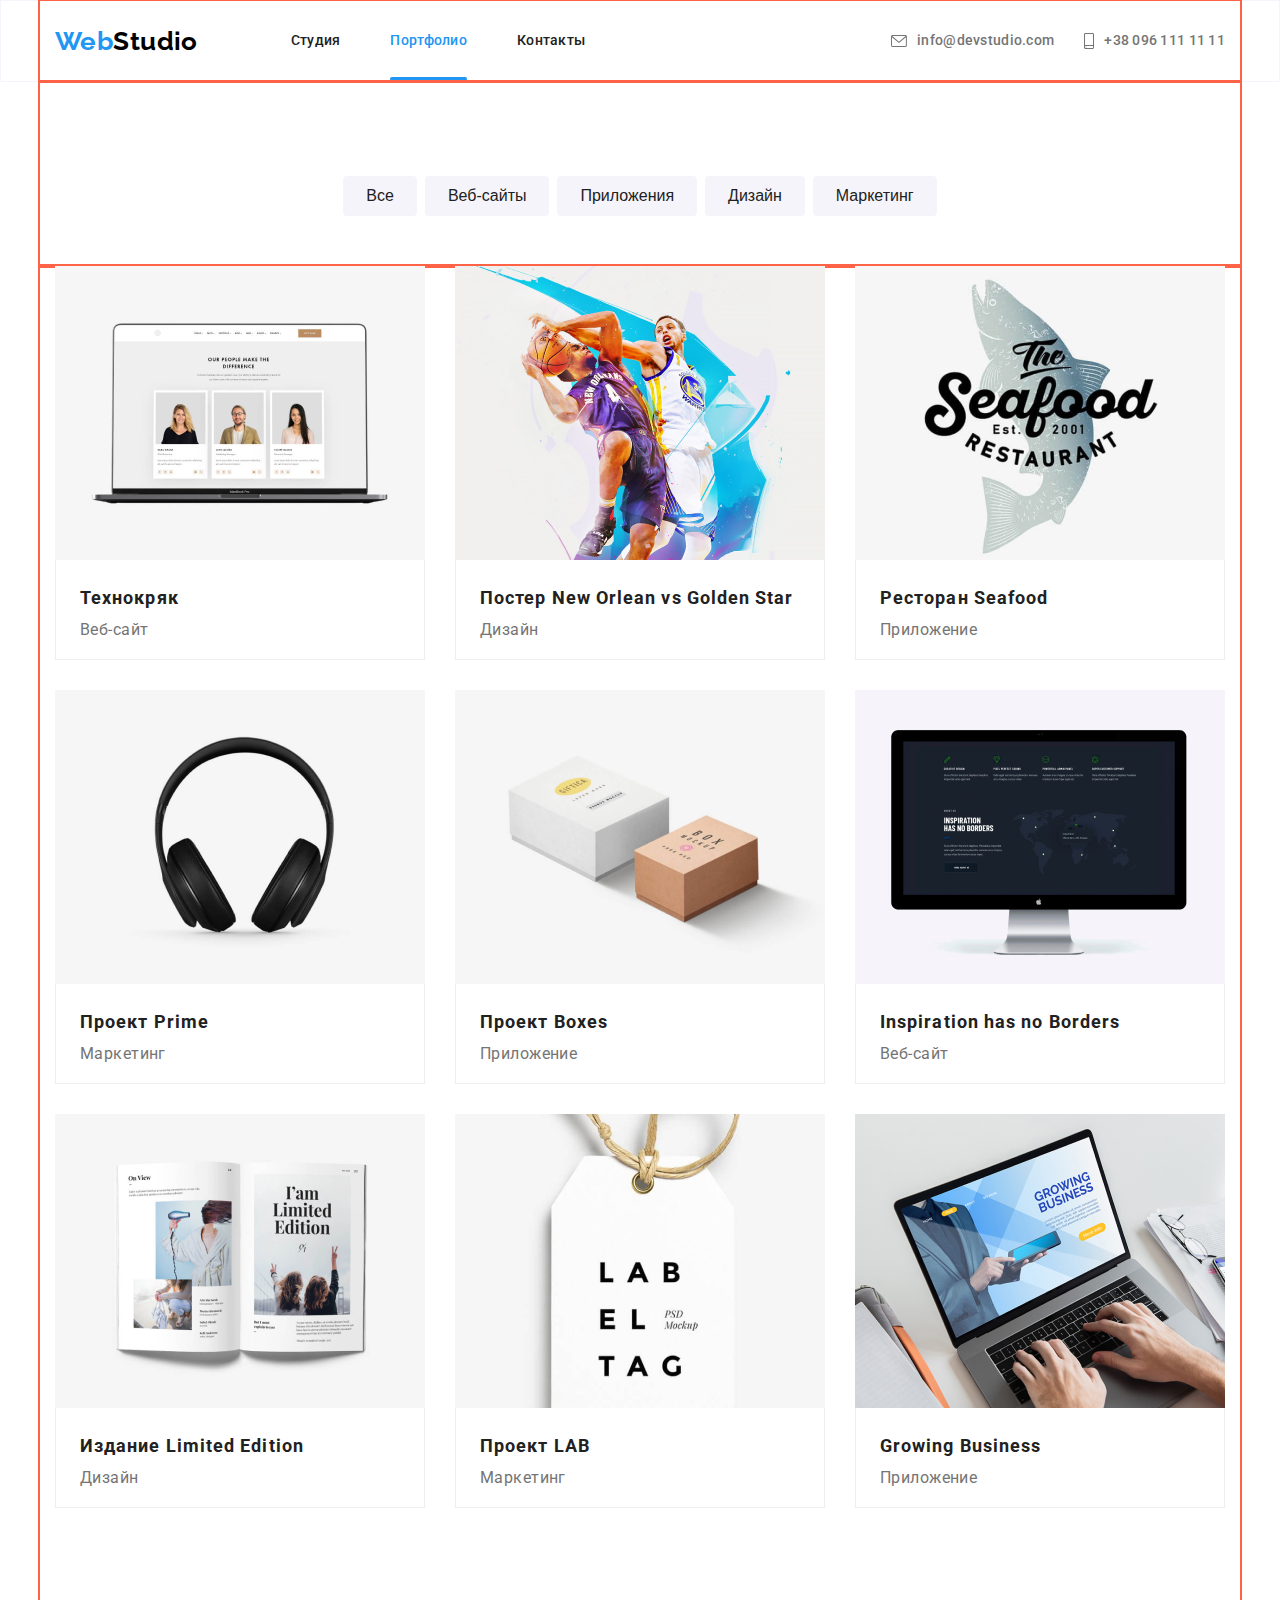
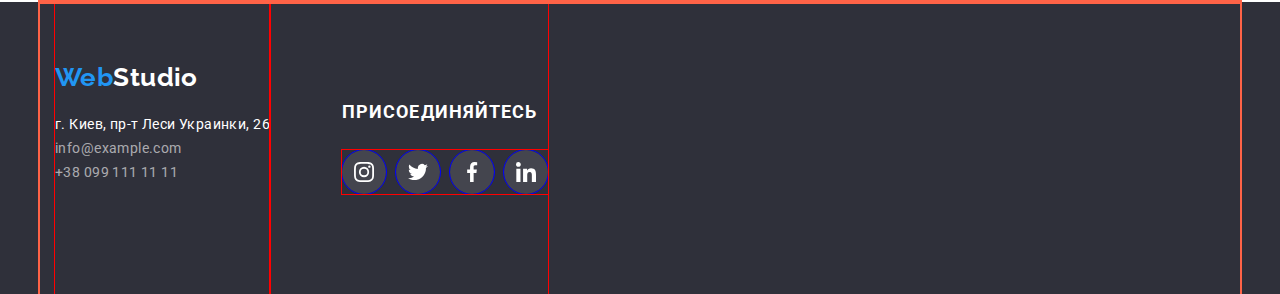
==== portfolio.html @ c82ac0f8 "Добавляет ДЗ 05" ====
<!DOCTYPE html>
<html lang="ru">
  <head>
    <meta charset="UTF-8" />
    <meta http-equiv="X-UA-Compatible" content="IE=edge" />
    <meta name="viewport" content="width=device-width, initial-scale=1.0" />
    <title>Document</title>

    <link rel="preconnect" href="https://fonts.googleapis.com" />
    <link rel="preconnect" href="https://fonts.gstatic.com" crossorigin />
    <link
      href="https://fonts.googleapis.com/css2?family=Edu+VIC+WA+NT+Beginner:wght@400;500;600&family=Raleway:wght@700&family=Roboto:wght@400;500;700;900&display=swap"
      rel="stylesheet"
    />

    <link rel="stylesheet" href="./css/common.css" />
    <link rel="stylesheet" href="./css/portfolio.css" />
  </head>
  <body>
    <h1 class="visually-hidden">Страница портфолио</h1>

    <!--Шапка сайта-->
    <header>
      <div class="container main-nav">
        <nav>
          <a href="./" class="logo"> <span>Web</span>Studio </a>

          <ul class="site-nav">
            <li class="item"><a href="./index.html">Студия</a></li>
            <li class="item">
              <a href="./portfolio.html" class="current">Портфолио</a>
            </li>
            <li class="item"><a href="">Контакты</a></li>
          </ul>
        </nav>

        <ul class="contacts">
          <li class="item" aria-label="Имейл">
            <svg class="icon-envelope" width="16" height="12">
              <use href="./images/icons.svg#icon-envelope"></use>
            </svg>
            <a href="mailto:info@devstudio.com">info@devstudio.com</a>
          </li>
          <li class="item" aria-label="Номер телефона">
            <svg class="icon-smartphone" width="10" height="16">
              <use href="./images/icons.svg#icon-smartphone"></use>
            </svg>
            <a href="tel:+380961111111">+38 096 111 11 11</a>
          </li>
        </ul>
      </div>
    </header>

    <main>
      <!--Навигационные кнопки-->
      <section class="button">
        <div class="container">
          <ul class="button-nav">
            <li><button type="button" class="nav">Все</button></li>
            <li><button type="button" class="nav">Веб-сайты</button></li>
            <li><button type="button" class="nav">Приложения</button></li>
            <li><button type="button" class="nav">Дизайн</button></li>
            <li><button type="button" class="nav">Маркетинг</button></li>
          </ul>
        </div>
      </section>

      <!--Перечень работ-->
      <section class="works">
        <div class="container">
          <h2 class="visually-hidden">Наши проекты</h2>
          <ul class="our-works">
            <li>
              <a>
                <div class="thumb">
                  <img
                    src="./portfolio_images/site1.jpg"
                    alt="Сайт Технокряк"
                    width="370"
                  />
                  <p class="description">
                    Ресурс предлагает комплексные предложения с разным уровнем
                    функционала и сервисов. Все это позволит посетителю получить
                    исчерпывающие сведения о компании или частном лице.
                  </p>
                </div>
                <div class="small-border">
                  <h3>Технокряк</h3>
                  <p class="text">Веб-сайт</p>
                </div>
              </a>
            </li>
            <li>
              <a>
                <div class="thumb">
                  <img
                    src="./portfolio_images/site2.jpg"
                    alt="Постер матча"
                    width="370"
                  />
                  <p class="description">
                    Ресурс предлагает комплексные предложения с разным уровнем
                    функционала и сервисов. Все это позволит посетителю получить
                    исчерпывающие сведения о компании или частном лице.
                  </p>
                </div>
                <div class="small-border">
                  <h3>Постер New Orlean vs Golden Star</h3>
                  <p class="text">Дизайн</p>
                </div>
              </a>
            </li>
            <li>
              <a>
                <div class="thumb">
                  <img
                    src="./portfolio_images/site3.jpg"
                    alt="Приложение ресторана"
                    width="370"
                  />
                  <p class="description">
                    Ресурс предлагает комплексные предложения с разным уровнем
                    функционала и сервисов. Все это позволит посетителю получить
                    исчерпывающие сведения о компании или частном лице.
                  </p>
                </div>
                <div class="small-border">
                  <h3>Ресторан Seafood</h3>
                  <p class="text">Приложение</p>
                </div>
              </a>
            </li>
            <li>
              <a>
                <div class="thumb">
                  <img
                    src="./portfolio_images/site4.jpg"
                    alt="Маркетинг проект"
                    width="370"
                  />
                  <p class="description">
                    Ресурс предлагает комплексные предложения с разным уровнем
                    функционала и сервисов. Все это позволит посетителю получить
                    исчерпывающие сведения о компании или частном лице.
                  </p>
                </div>
                <div class="small-border">
                  <h3>Проект Prime</h3>
                  <p class="text">Маркетинг</p>
                </div>
              </a>
            </li>
            <li>
              <a>
                <div class="thumb">
                  <img
                    src="./portfolio_images/site5.jpg"
                    alt="Приложение для проекта"
                    width="370"
                  />
                  <p class="description">
                    Ресурс предлагает комплексные предложения с разным уровнем
                    функционала и сервисов. Все это позволит посетителю получить
                    исчерпывающие сведения о компании или частном лице.
                  </p>
                </div>
                <div class="small-border">
                  <h3>Проект Boxes</h3>
                  <p class="text">Приложение</p>
                </div>
              </a>
            </li>
            <li>
              <a>
                <div class="thumb">
                  <img
                    src="./portfolio_images/site6.jpg"
                    alt="Оформленный сайт"
                    width="370"
                  />
                  <p class="description">
                    Ресурс предлагает комплексные предложения с разным уровнем
                    функционала и сервисов. Все это позволит посетителю получить
                    исчерпывающие сведения о компании или частном лице.
                  </p>
                </div>
                <div class="small-border">
                  <h3 lang="en">Inspiration has no Borders</h3>
                  <p class="text">Веб-сайт</p>
                </div>
              </a>
            </li>
            <li>
              <a>
                <div class="thumb">
                  <img
                    src="./portfolio_images/site7.jpg"
                    alt="Оформленный дизайн книги"
                    width="370"
                  />
                  <p class="description">
                    Ресурс предлагает комплексные предложения с разным уровнем
                    функционала и сервисов. Все это позволит посетителю получить
                    исчерпывающие сведения о компании или частном лице.
                  </p>
                </div>
                <div class="small-border">
                  <h3>Издание Limited Edition</h3>
                  <p class="text">Дизайн</p>
                </div>
              </a>
            </li>
            <li>
              <a>
                <div class="thumb">
                  <img
                    src="./portfolio_images/site8.jpg"
                    alt="Маркетинг проект"
                    width="370"
                  />
                  <p class="description">
                    Ресурс предлагает комплексные предложения с разным уровнем
                    функционала и сервисов. Все это позволит посетителю получить
                    исчерпывающие сведения о компании или частном лице.
                  </p>
                </div>
                <div class="small-border">
                  <h3>Проект LAB</h3>
                  <p class="text">Маркетинг</p>
                </div>
              </a>
            </li>
            <li class="last-element">
              <a>
                <div class="thumb">
                  <img
                    src="./portfolio_images/site9.jpg"
                    alt="Приложение для бизнесса"
                    width="370"
                  />
                  <p class="description">
                    Ресурс предлагает комплексные предложения с разным уровнем
                    функционала и сервисов. Все это позволит посетителю получить
                    исчерпывающие сведения о компании или частном лице.
                  </p>
                </div>
                <div class="small-border">
                  <h3 lang="en">Growing Business</h3>
                  <p class="text">Приложение</p>
                </div>
              </a>
            </li>
          </ul>
        </div>
      </section>
    </main>
    <!--Футер-->
    <footer class="footer">
      <div class="container">
        <div class="guide">
          <a href="./" class="logo"> <span>Web</span>Studio </a>
          <address class="footer address">
            <p>г. Киев, пр-т Леси Украинки, 26</p>
            <a class="link" href="mailto:info@example.com">info@example.com</a>
            <a class="link" href="tel:+0380991111111">+38 099 111 11 11</a>
          </address>
        </div>
        <div class="webs">
          <h3>присоединяйтесь</h3>
          <ul class="footer-webs-link">
            <li>
              <a class="link icon-instagram" href="instagram"></a>
              <svg class="footer-links" width="20" height="20">
                <use href="./images/icons.svg#icon-instagramwhite"></use>
              </svg>
            </li>
            <li>
              <a class="link icon-twiter" href="twiter"></a>
              <svg class="footer-links" width="20" height="20">
                <use href="./images/icons.svg#icon-twitterwhite"></use>
              </svg>
            </li>
            <li>
              <a class="link icon-facebook" href="facebook"></a>
              <svg class="footer-links" width="20" height="20">
                <use href="./images/icons.svg#icon-facebookwhite"></use>
              </svg>
            </li>
            <li>
              <a class="link icon-linkedin" href="linkedin"></a>
              <svg class="footer-links" width="20" height="20">
                <use href="./images/icons.svg#icon-linkedinwhite"></use>
              </svg>
            </li>
          </ul>
        </div>
      </div>
    </footer>
  </body>
</html>
---- css/common.css ----
/* вторичный цвет текста, так как их не много #212121 (все заголовки) */
/* основной цвет текста, тот которого больше всего на странице #757575 */
/* белый #FFFFFF (первая секция с крупным текстом)*/
/* чёрный #000000 */
/* акцент синий #2196F3 */

/* вторичный цвет фона светлый #F5F4FA */
/* вторичный цвет фона тёмный #2F303A */

:root {
  --primary-text-color: #757575;
  --title-text-color: #212121;
  --accent-color: #2196f3;
  --primary-white-color: #ffffff;
  --primary-black-color: rgb(0, 0, 0);
  --bg-dark-color: #2f303a;
  --bg-light-color: #f5f4fa;
  --border-color: #afb1b8;
  --border-color-portfolio: #eeeeee;

  --animation: 250ms cubic-bezier(0.4, 0, 0.2, 1);
}

*,
::after,
::before {
  box-sizing: border-box;
}

.button,
.link,
.item {
  cursor: pointer;
}

h2,
h3,
p {
  margin: 0;
}

.container {
  outline: 2px solid tomato;

  width: 1200px;
  padding-left: 15px;
  padding-right: 15px;

  margin: 0 auto;
}

.visually-hidden {
  position: absolute;
  width: 1px;
  height: 1px;
  margin: -1px;
  border: 0;
  padding: 0;
  clip: rect(0 0 0 0);
  overflow: hidden;
}

body {
  background-color: var(--primary-white-color);
  color: var(--primary-text-color);

  font-size: 14px;
  line-height: 1.71;
  font-family: Roboto, sans-serif;
  letter-spacing: 0.03em;

  margin: 0;
}

img {
  display: block;
  max-width: 100%;
}

header {
  margin: 0 auto;
  border: 1px solid var(--bg-light-color);
}
/* Logo */
.logo {
  color: var(--primary-black-color);
  font-family: Raleway, sans-serif;

  font-weight: 700;
  font-size: 26px;
  line-height: 1.19;
  text-decoration: none;
}

.logo > span {
  color: var(--accent-color);
}

/* Отключает символьную точку в списке */
ul {
  list-style: none;
  padding: 0;
  margin: 0;
}

/* Шапка сайта */
/* Site nav */
.main-nav nav {
  display: flex;
  align-items: center;
}

.main-nav {
  display: flex;
  align-items: center;
}

.site-nav {
  margin-left: 93px;
}

.main-nav .contacts {
  margin-left: auto;
}

.site-nav,
.contacts {
  font-weight: 500;
  font-size: 14px;
  line-height: 1.14;
  letter-spacing: 0.02em;

  display: flex;
}

.site-nav .item {
  margin-right: 50px;
}

.contacts .item {
  margin-right: 30px;
  display: flex;
}

.site-nav .item:last-child,
.contacts .item:last-child {
  margin-right: 0;
}

.site-nav .item {
  display: block;
  padding-top: 32px;
}

/* Или два кортких варианта для очистки крайних марджинов последних елементов
Делается обязательно!!! */

/* .site-nav .item:not(:last-child) {
  margin-right: 50px;
} */

/* .site-nav .item + .item {
  margin-left: 50px;
} */

.site-nav a {
  color: var(--title-text-color);
  text-decoration: none;
}

.site-nav a:hover,
.site-nav a:focus {
  color: var(--accent-color);
  transition: color var(--animation);
}

.site-nav a.current::after {
  content: " ";
  display: block;
  min-width: 48px;
  min-height: 4px;
  background-color: var(--accent-color);
  border-radius: 2px;

  margin-top: 28px;
}

.site-nav a.current {
  color: var(--accent-color);
}

.contacts a {
  color: var(--primary-text-color);
  text-decoration: none;
}
/* .contacts a:hover,
.contacts a:focus {
  color: var(--accent-color);
} */

.item .icon-envelope,
.item .icon-smartphone {
  margin-right: 10px;
  fill: var(--primary-text-color);
}
.item:hover a {
  color: var(--accent-color);
  transition: color var(--animation);
}
.item:hover .icon-envelope,
.item:focus .icon-envelope,
.item:hover .icon-smartphone,
.item:focus .icon-smartphone {
  fill: var(--accent-color);
  transition: fill var(--animation);
}

.contacts .item {
  display: flex;
  align-items: center;
}

/* .contacts .item::before {
  display: inline-block;
  content: "";
  background-size: conain;
  background-position: center;
  margin-right: 10px;
} */

/* .icon-envelope::before {
  width: 16px;
  height: 12px;
  background-image: url(../imagescss/envelope.svg);
} */

/* .icon-smartphone::before {
  width: 10px;
  height: 16px;
  background-image: url(../imagescss/smartphone.svg);
} */

/* Footer */
.footer {
  background-color: var(--bg-dark-color);
}

.footer .container {
  display: flex;
}

.guide {
  outline: 1px solid red;
}

.footer .guide {
  padding-top: 60px;
  padding-bottom: 60px;
}

.footer .address {
  color: var(--primary-white-color);
  font-style: normal;
  display: block;
}

.footer.address .link {
  color: rgba(255, 255, 255, 0.6);
  text-decoration: none;
  display: block;
}

.footer .logo {
  color: var(--primary-white-color);

  display: inline-block;
  padding-bottom: 20px;
}

.webs {
  padding-top: 72px;
  padding-bottom: 100px;
  padding-left: 72px;
  outline: 1px solid red;
}

.webs h3 {
  color: var(--primary-white-color);
  text-transform: uppercase;
  margin-bottom: 20px;
}

.footer-webs-link {
  outline: 1px solid red;
  display: flex;
  height: 44px;
  gap: 10px;
}

.footer-webs-link li {
  outline: 1px solid blue;
  width: 44px;
  height: 44px;
  display: flex;
  justify-content: center;
  align-items: center;
  background: rgba(255, 255, 255, 0.1);
  border-radius: 50%;

  cursor: pointer;
}

/* .footer-webs-link li {
  display: block;
  outline: 1px solid red;
  background-size: contain;
  background-position: 50%;
  background-repeat: no-repeat;
} */

/* .footer-webs-link .icon-instagram::before {
  background-image: url(../imagescss/instagramwhite.svg);
} */

/* .footer-webs-link .icon-twiter::before {
  background-image: url(../imagescss/twitterwhite.svg);
}

.footer-webs-link .icon-facebook::before {
  background-image: url(../imagescss/facebookwhite.svg);
}

.footer-webs-link .icon-linkedin::before {
  background-image: url(../imagescss/linkedinwhite.svg);
} */

.footer-webs-link li:hover,
.footer-webs-link li:focus {
  background-color: var(--accent-color);
  transition: background-color var(--animation);
}
---- css/portfolio.css ----
button {
  color: var(--title-text-color);
  background-color: var(--bg-light-color);

  font-weight: 500;
  font-size: 16px;
  line-height: 1.63;
}

button.nav:hover,
button.nav:focus {
  color: var(--primary-white-color);
  background-color: var(--accent-color);
  cursor: pointer;
  transition: color var(--animation), background-color var(--animation);
}

.button .container {
  padding-top: 94px;
  padding-bottom: 50px;
}

.button-nav {
  display: flex;
  justify-content: center;
}

.button-nav li:not(:last-child) {
  margin-right: 8px;
}

.button .nav {
  display: inline-block;
  border-radius: 4px;
  padding: 6px 22px;
  min-width: 73px;
  text-align: center;

  border: 1px solid var(--bg-light-color);
}

h3 {
  color: var(--title-text-color);
  letter-spacing: 0.06em;

  font-weight: 700;
  font-size: 18px;
  line-height: 2;

  padding-top: 20px;
  margin-bottom: 4px;
}

.text {
  font-size: 16px;
  line-height: 1.19;
  padding-bottom: 20px;
}

/* .works li {
  margin-bottom: 30px;
  padding-bottom: 20px;
} */

.works .last-element {
  margin-bottom: 0;
}

h1 {
  text-align: center;
}

/* Works */

.our-works {
  display: flex;
  flex-wrap: wrap;
  gap: 30px;

  padding-bottom: 94px;
}

.our-works li {
  cursor: pointer;
}

.our-works li:hover,
.our-works li:focus {
  box-shadow: 0px 1px 1px rgba(0, 0, 0, 0.12), 0px 4px 4px rgba(0, 0, 0, 0.06),
    1px 4px 6px rgba(0, 0, 0, 0.16);
  transition: box-shadow var(--animation);
}

.small-border {
  padding-left: 24px;
  border-left: 1px solid var(--border-color-portfolio);
  border-right: 1px solid var(--border-color-portfolio);
  border-bottom: 1px solid var(--border-color-portfolio);
}

.thumb {
  position: relative;
  overflow: hidden;
}

.our-works li:hover .description {
  transform: translateY(0);
  opacity: 1;
  transition: transform var(--animation), opacity var(--animation);
}

.description {
  position: absolute;
  top: 0;
  left: 0;
  width: 100%;
  height: 100%;

  transform: translateY(100%);
  transition: transform var(--animation), opacity var(--animation);
  opacity: 0;

  color: var(--primary-white-color);
  background-color: rgba(33, 150, 243, 0.9);
  /* text-align: justify; */
  /* padding: 63px, 24px; */

  padding-top: 63px;
  padding-right: 24px;
  padding-bottom: 63px;
  padding-left: 24px;
}
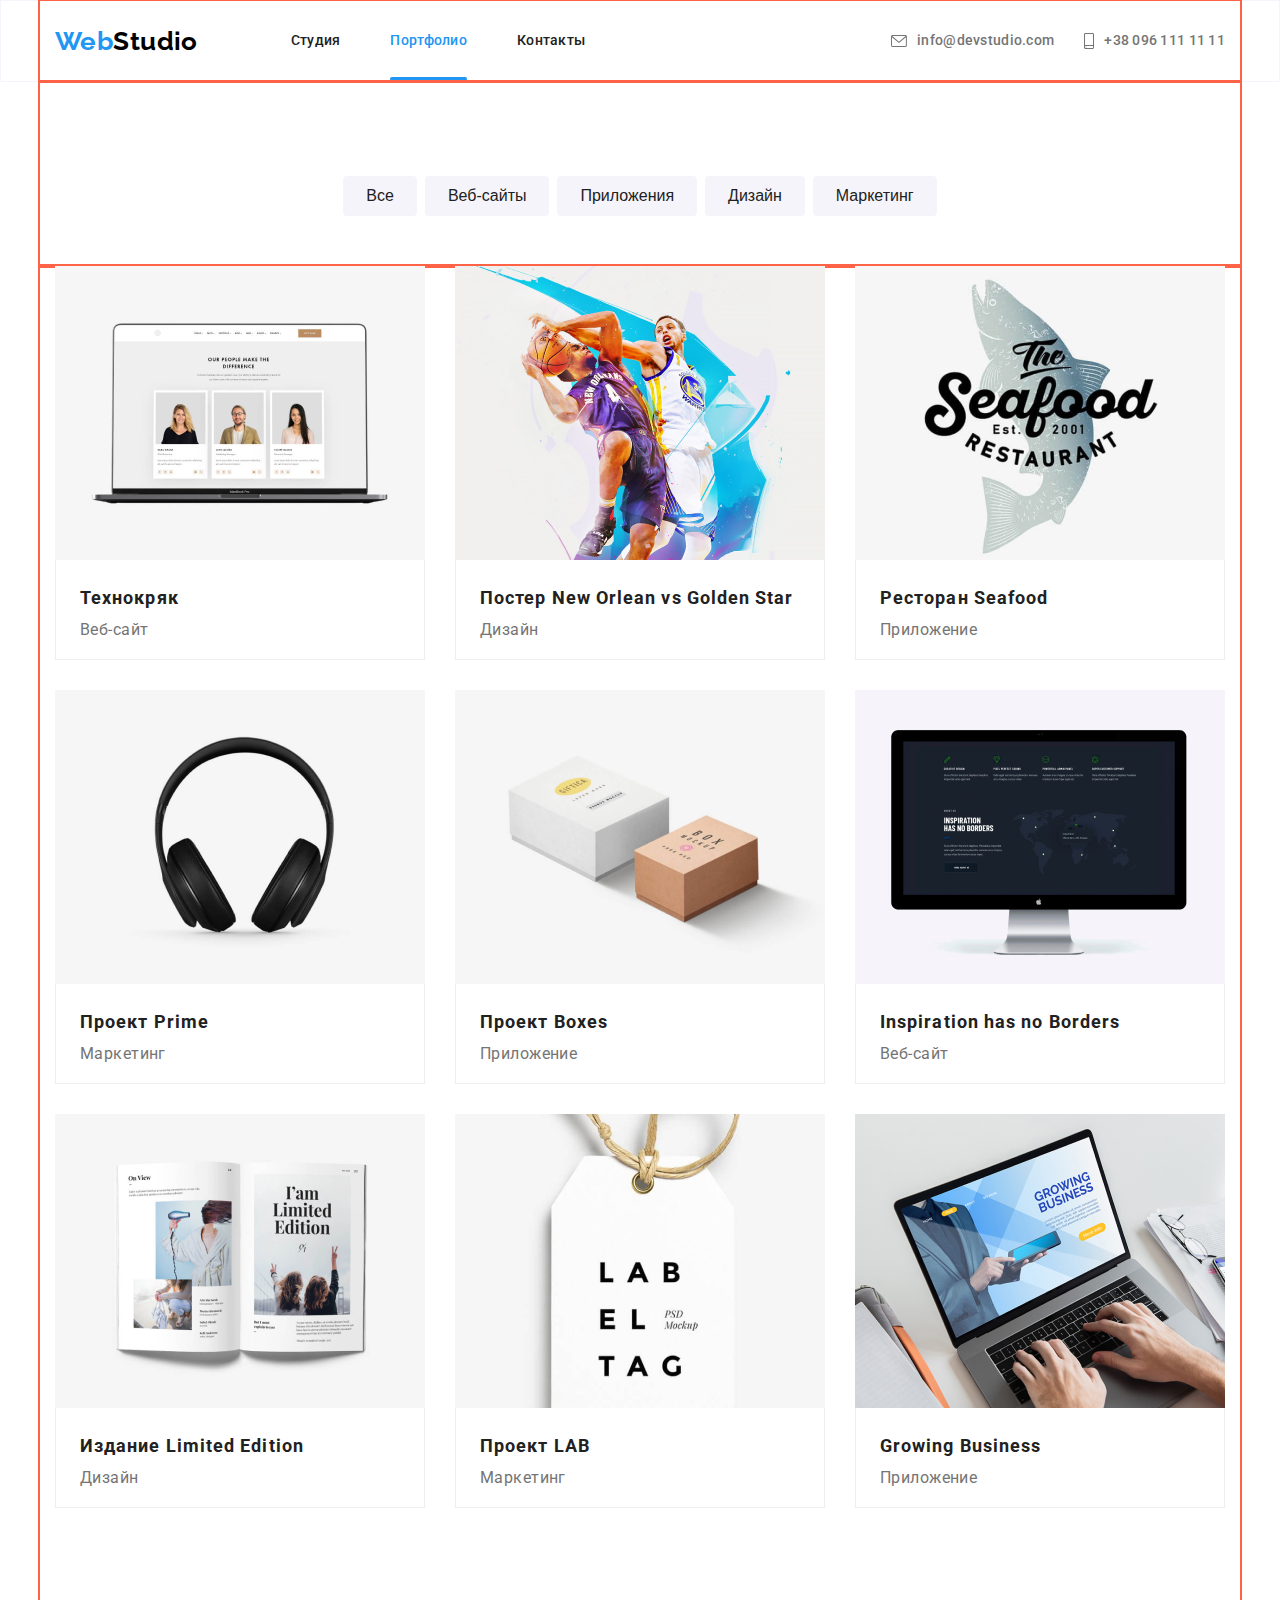
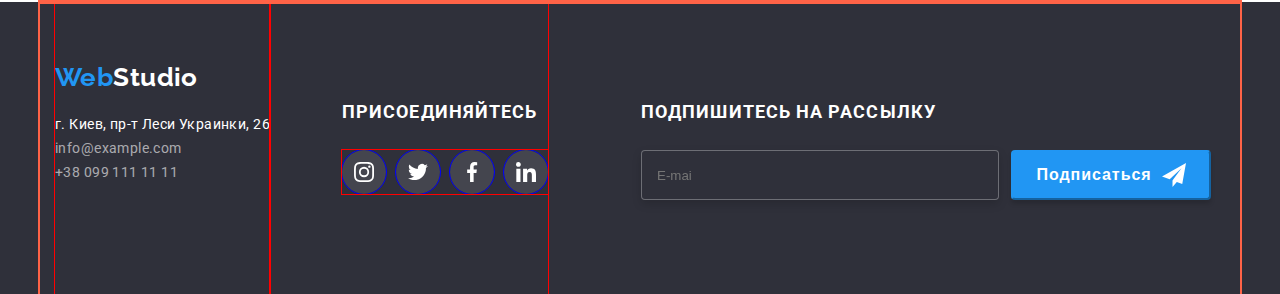
==== commit f4142d35: "Добавляет разметку формы подписи и модального окна" ====
--- a/portfolio.html
+++ b/portfolio.html
@@ -11,6 +11,14 @@
     <link
       href="https://fonts.googleapis.com/css2?family=Edu+VIC+WA+NT+Beginner:wght@400;500;600&family=Raleway:wght@700&family=Roboto:wght@400;500;700;900&display=swap"
       rel="stylesheet"
+    />
+
+    <link
+      rel="stylesheet"
+      href="https://cdnjs.cloudflare.com/ajax/libs/modern-normalize/1.1.0/modern-normalize.min.css"
+      integrity="sha512-wpPYUAdjBVSE4KJnH1VR1HeZfpl1ub8YT/NKx4PuQ5NmX2tKuGu6U/JRp5y+Y8XG2tV+wKQpNHVUX03MfMFn9Q=="
+      crossorigin="anonymous"
+      referrerpolicy="no-referrer"
     />
 
     <link rel="stylesheet" href="./css/common.css" />
@@ -294,6 +302,22 @@
             </li>
           </ul>
         </div>
+        <div class="follow">
+          <h3>Подпишитесь на рассылку</h3>
+          <form class="form-follow">
+            <div class="form-field-follow">
+              <label for="mail" class="form-label visually-hidden">Почта</label>
+              <input type="email" name="mail" id="mail" placeholder="E-mai" />
+
+              <button type="submit" class="button-follow">
+                <span>Подписаться</span>
+                <svg class="icon-button-follow" width="24" height="24">
+                  <use href="./images/icons.svg#icon-send"></use>
+                </svg>
+              </button>
+            </div>
+          </form>
+        </div>
       </div>
     </footer>
   </body>
--- a/css/common.css
+++ b/css/common.css
@@ -284,7 +284,8 @@
   outline: 1px solid red;
 }
 
-.webs h3 {
+.webs h3,
+.follow h3 {
   color: var(--primary-white-color);
   text-transform: uppercase;
   margin-bottom: 20px;
@@ -339,3 +340,49 @@
   background-color: var(--accent-color);
   transition: background-color var(--animation);
 }
+
+/* Follow form */
+
+.follow {
+  display: flex;
+  flex-direction: column;
+  justify-content: center;
+  margin-left: 93px;
+  padding-top: 72px;
+  padding-bottom: 94px;
+}
+
+.form-field-follow input {
+  border: 1px solid rgba(255, 255, 255, 0.3);
+  filter: drop-shadow(0px 4px 4px rgba(0, 0, 0, 0.15));
+  border-radius: 4px;
+  padding: 15px;
+  width: 358px;
+  height: 50px;
+  background-color: var(--bg-dark-color);
+}
+
+.form-field-follow {
+  display: flex;
+  gap: 12px;
+}
+
+.button-follow {
+  display: flex;
+  gap: 10px;
+  justify-content: center;
+  text-align: center;
+  align-items: center;
+  width: 200px;
+  height: 50px;
+  background-color: var(--accent-color);
+  color: var(--primary-white-color);
+  box-shadow: 0px 4px 4px rgba(0, 0, 0, 0.15);
+  border-radius: 4px;
+  border-color: var(--accent-color);
+  cursor: pointer;
+  /* padding: 10px 28px 10px 29px; */
+  font-size: 16px;
+  font-weight: 700;
+  letter-spacing: 0.06em;
+}
--- a/css/portfolio.css
+++ b/css/portfolio.css
@@ -11,8 +11,12 @@
 button.nav:focus {
   color: var(--primary-white-color);
   background-color: var(--accent-color);
+  border-color: var(--accent-color);
+  box-shadow: 0px 3px 1px rgba(0, 0, 0, 0.1), 0px 1px 2px rgba(0, 0, 0, 0.08),
+    0px 2px 2px rgba(0, 0, 0, 0.12);
   cursor: pointer;
-  transition: color var(--animation), background-color var(--animation);
+  transition: color var(--animation), background-color var(--animation),
+    border-color var(--animation), box-shadow var(--animation);
 }
 
 .button .container {
